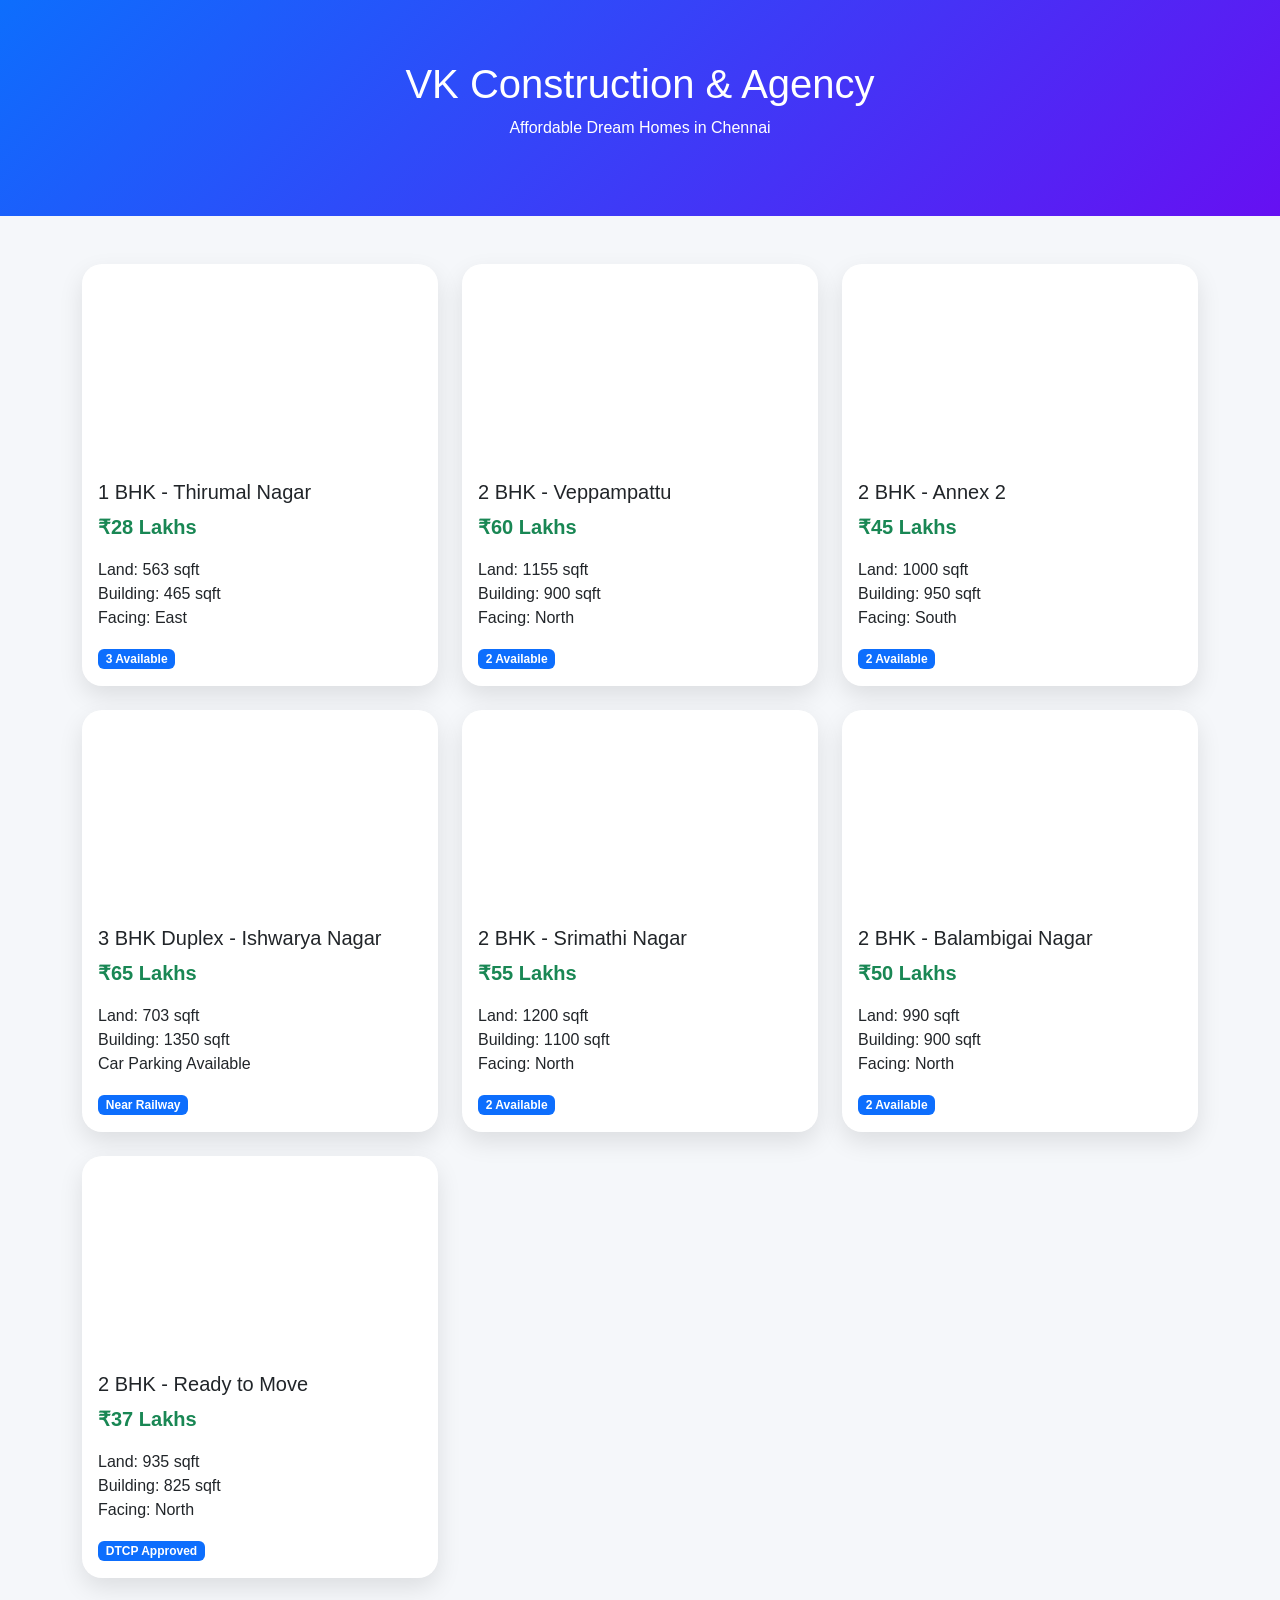
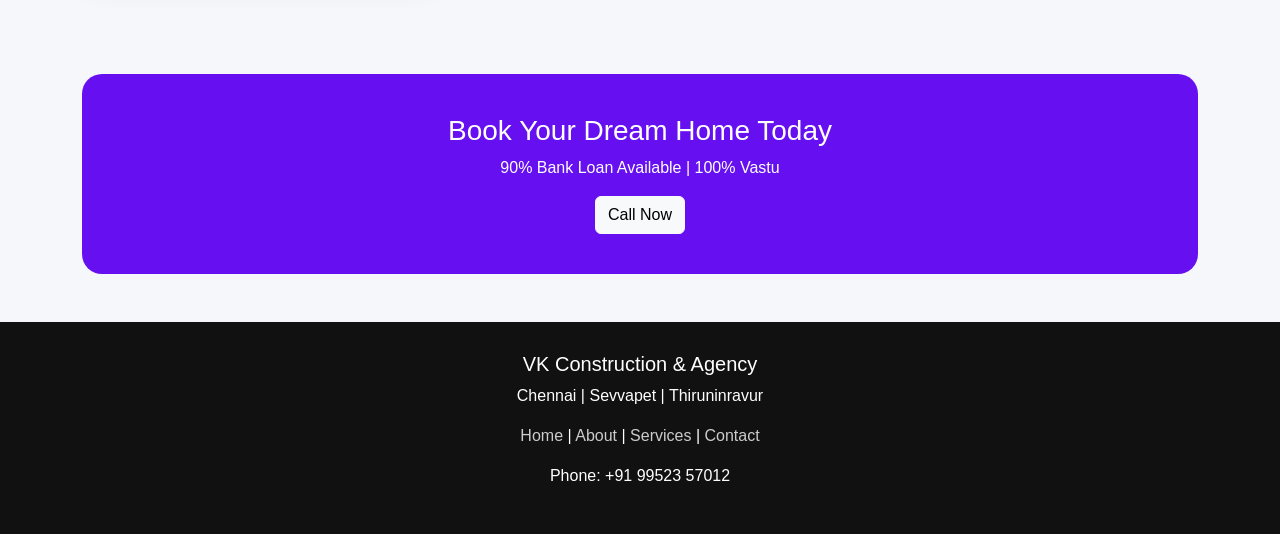
==== summa.html @ ecb60c6b "first commit" ====
<!DOCTYPE html>
<html lang="en">
<head>
<meta charset="UTF-8">
<meta name="viewport" content="width=device-width, initial-scale=1.0">
<title>VK Construction Properties</title>

<link href="https://cdn.jsdelivr.net/npm/bootstrap@5.3.0/dist/css/bootstrap.min.css" rel="stylesheet">
<link href="https://cdn.jsdelivr.net/npm/bootstrap-icons/font/bootstrap-icons.css" rel="stylesheet">

<style>
body{
  font-family: 'Segoe UI', sans-serif;
  background:#f5f7fa;
}

.header{
  background:linear-gradient(135deg,#0d6efd,#6610f2);
  color:#fff;
  padding:60px 20px;
  text-align:center;
}

.property-card{
  border:none;
  border-radius:20px;
  overflow:hidden;
  transition:0.4s;
  box-shadow:0 10px 25px rgba(0,0,0,0.1);
}

.property-card:hover{
  transform:translateY(-10px);
  box-shadow:0 20px 40px rgba(0,0,0,0.15);
}

.property-img{
  height:200px;
  background:url('https://images.unsplash.com/photo-1568605114967-8130f3a36994') center/cover;
}

.price{
  font-size:20px;
  font-weight:bold;
  color:#198754;
}

.badge-custom{
  background:#0d6efd;
}

.fade-in{
  animation:fadeInUp 1s ease forwards;
}

@keyframes fadeInUp{
  from{
    opacity:0;
    transform:translateY(40px);
  }
  to{
    opacity:1;
    transform:translateY(0);
  }
}

.cta{
  background:#6610f2;
  color:#fff;
  padding:40px;
  border-radius:20px;
}

.footer{
  background:#111;
  color:#fff;
  padding:30px 0;
}

.footer a{
  color:#ccc;
  text-decoration:none;
}

.footer a:hover{
  color:#fff;
}
</style>
</head>

<body>

<!-- HEADER -->
<section class="header">
  <h1>VK Construction & Agency</h1>
  <p>Affordable Dream Homes in Chennai</p>
</section>

<!-- PROPERTIES -->
<div class="container py-5">
  <div class="row g-4">

    <!-- CARD -->
    <div class="col-md-4 fade-in">
      <div class="card property-card">
        <div class="property-img"></div>
        <div class="card-body">
          <h5>1 BHK - Thirumal Nagar</h5>
          <p class="price">₹28 Lakhs</p>
          <p>Land: 563 sqft<br>Building: 465 sqft<br>Facing: East</p>
          <span class="badge badge-custom">3 Available</span>
        </div>
      </div>
    </div>

    <div class="col-md-4 fade-in">
      <div class="card property-card">
        <div class="property-img"></div>
        <div class="card-body">
          <h5>2 BHK - Veppampattu</h5>
          <p class="price">₹60 Lakhs</p>
          <p>Land: 1155 sqft<br>Building: 900 sqft<br>Facing: North</p>
          <span class="badge badge-custom">2 Available</span>
        </div>
      </div>
    </div>

    <div class="col-md-4 fade-in">
      <div class="card property-card">
        <div class="property-img"></div>
        <div class="card-body">
          <h5>2 BHK - Annex 2</h5>
          <p class="price">₹45 Lakhs</p>
          <p>Land: 1000 sqft<br>Building: 950 sqft<br>Facing: South</p>
          <span class="badge badge-custom">2 Available</span>
        </div>
      </div>
    </div>

    <div class="col-md-4 fade-in">
      <div class="card property-card">
        <div class="property-img"></div>
        <div class="card-body">
          <h5>3 BHK Duplex - Ishwarya Nagar</h5>
          <p class="price">₹65 Lakhs</p>
          <p>Land: 703 sqft<br>Building: 1350 sqft<br>Car Parking Available</p>
          <span class="badge badge-custom">Near Railway</span>
        </div>
      </div>
    </div>

    <div class="col-md-4 fade-in">
      <div class="card property-card">
        <div class="property-img"></div>
        <div class="card-body">
          <h5>2 BHK - Srimathi Nagar</h5>
          <p class="price">₹55 Lakhs</p>
          <p>Land: 1200 sqft<br>Building: 1100 sqft<br>Facing: North</p>
          <span class="badge badge-custom">2 Available</span>
        </div>
      </div>
    </div>

    <div class="col-md-4 fade-in">
      <div class="card property-card">
        <div class="property-img"></div>
        <div class="card-body">
          <h5>2 BHK - Balambigai Nagar</h5>
          <p class="price">₹50 Lakhs</p>
          <p>Land: 990 sqft<br>Building: 900 sqft<br>Facing: North</p>
          <span class="badge badge-custom">2 Available</span>
        </div>
      </div>
    </div>

    <div class="col-md-4 fade-in">
      <div class="card property-card">
        <div class="property-img"></div>
        <div class="card-body">
          <h5>2 BHK - Ready to Move</h5>
          <p class="price">₹37 Lakhs</p>
          <p>Land: 935 sqft<br>Building: 825 sqft<br>Facing: North</p>
          <span class="badge badge-custom">DTCP Approved</span>
        </div>
      </div>
    </div>

  </div>
</div>

<!-- CTA -->
<div class="container py-5">
  <div class="cta text-center">
    <h3>Book Your Dream Home Today</h3>
    <p>90% Bank Loan Available | 100% Vastu</p>
    <button class="btn btn-light">Call Now</button>
  </div>
</div>

<!-- FOOTER -->
<footer class="footer">
  <div class="container text-center">
    <h5>VK Construction & Agency</h5>
    <p>Chennai | Sevvapet | Thiruninravur</p>
    <p>
      <a href="#">Home</a> |
      <a href="#">About</a> |
      <a href="#">Services</a> |
      <a href="#">Contact</a>
    </p>
    <p>Phone: +91 99523 57012</p>
  </div>
</footer>

</body>
</html>
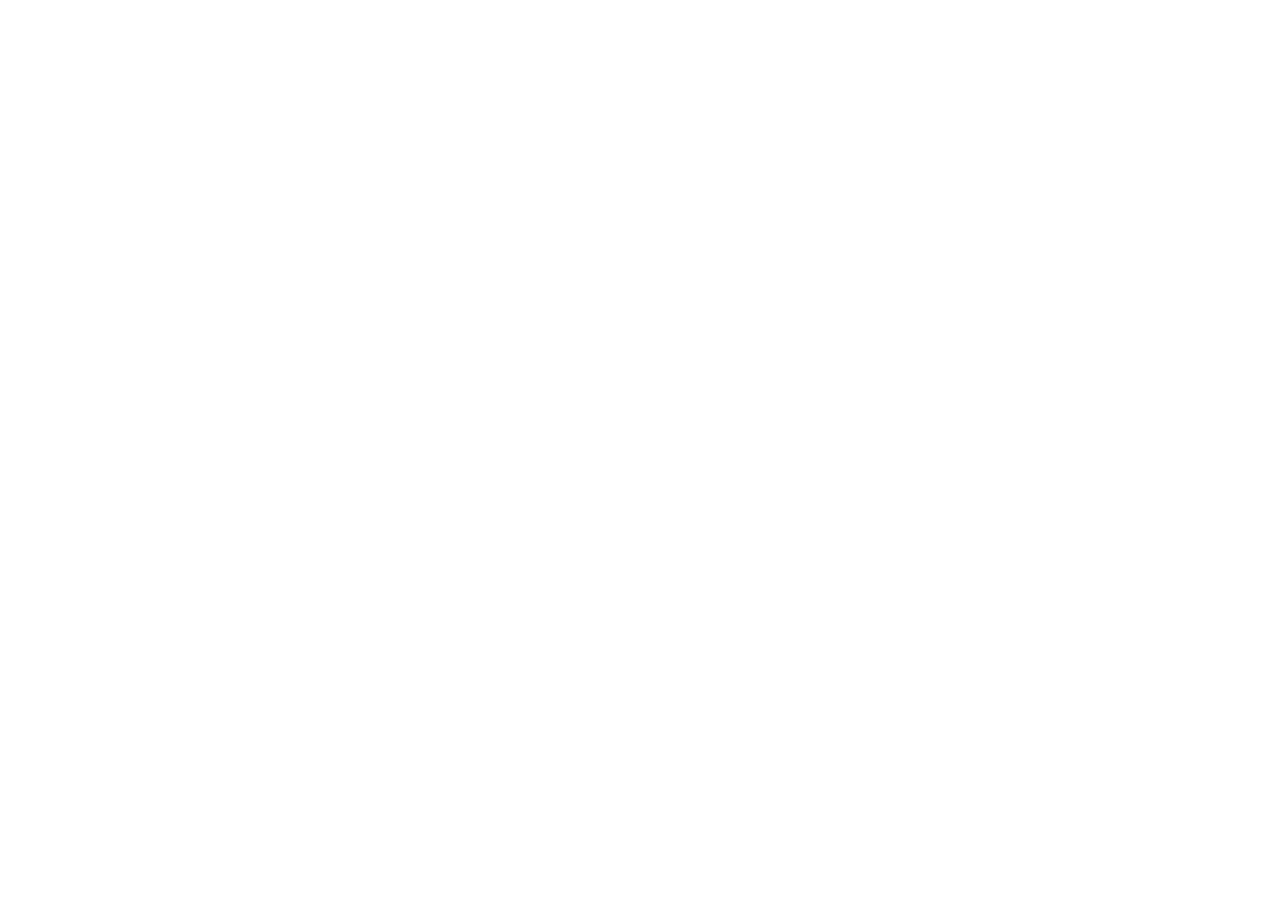
==== commit dbff0a62: "add" ====
--- a/summa.html
+++ b/summa.html
@@ -3,214 +3,124 @@
 <head>
 <meta charset="UTF-8">
 <meta name="viewport" content="width=device-width, initial-scale=1.0">
+
 <title>VK Construction Properties</title>
 
-<link href="https://cdn.jsdelivr.net/npm/bootstrap@5.3.0/dist/css/bootstrap.min.css" rel="stylesheet">
-<link href="https://cdn.jsdelivr.net/npm/bootstrap-icons/font/bootstrap-icons.css" rel="stylesheet">
+<!-- BOOTSTRAP -->
+<link href="https://cdn.jsdelivr.net/npm/bootstrap@5.3.2/dist/css/bootstrap.min.css" rel="stylesheet">
+
+<!-- ICONS -->
+<link rel="stylesheet" href="https://cdn.jsdelivr.net/npm/bootstrap-icons@1.11.3/font/bootstrap-icons.css">
 
 <style>
-body{
-  font-family: 'Segoe UI', sans-serif;
-  background:#f5f7fa;
+
+/* SECTION */
+.vkFullProp-section {
+  background: #f5f7fa;
 }
 
-.header{
-  background:linear-gradient(135deg,#0d6efd,#6610f2);
-  color:#fff;
-  padding:60px 20px;
-  text-align:center;
+/* CARD */
+.vkFullProp-card {
+  background: #fff;
+  border-radius: 18px;
+  overflow: hidden;
+  transition: 0.4s;
+  box-shadow: 0 10px 25px rgba(0,0,0,0.05);
+  height: 100%;
 }
 
-.property-card{
-  border:none;
-  border-radius:20px;
-  overflow:hidden;
-  transition:0.4s;
-  box-shadow:0 10px 25px rgba(0,0,0,0.1);
+/* IMAGE */
+.vkFullProp-img {
+  position: relative;
 }
 
-.property-card:hover{
-  transform:translateY(-10px);
-  box-shadow:0 20px 40px rgba(0,0,0,0.15);
+.vkFullProp-img img {
+  width: 100%;
+  height: 200px;
+  object-fit: cover;
+  transition: 0.4s;
 }
 
-.property-img{
-  height:200px;
-  background:url('https://images.unsplash.com/photo-1568605114967-8130f3a36994') center/cover;
+/* PRICE TAG */
+.vkFullProp-price {
+  position: absolute;
+  top: 12px;
+  left: 12px;
+  background: #ff6600;
+  color: #fff;
+  padding: 6px 14px;
+  border-radius: 25px;
+  font-size: 13px;
+  font-weight: 500;
 }
 
-.price{
-  font-size:20px;
-  font-weight:bold;
-  color:#198754;
+/* CONTENT */
+.vkFullProp-content {
+  padding: 18px;
 }
 
-.badge-custom{
-  background:#0d6efd;
+.vkFullProp-content h6 {
+  font-weight: 600;
 }
 
-.fade-in{
-  animation:fadeInUp 1s ease forwards;
+/* LOCATION */
+.vkFullProp-loc {
+  font-size: 13px;
+  color: #666;
+  margin-bottom: 10px;
 }
 
-@keyframes fadeInUp{
-  from{
-    opacity:0;
-    transform:translateY(40px);
-  }
-  to{
-    opacity:1;
-    transform:translateY(0);
-  }
+/* DETAILS */
+.vkFullProp-list {
+  list-style: none;
+  padding: 0;
+  margin: 0;
+  font-size: 13px;
 }
 
-.cta{
-  background:#6610f2;
-  color:#fff;
-  padding:40px;
-  border-radius:20px;
+.vkFullProp-list li {
+  margin-bottom: 6px;
+  color: #555;
 }
 
-.footer{
-  background:#111;
-  color:#fff;
-  padding:30px 0;
+.vkFullProp-list i {
+  color: #ff6600;
+  margin-right: 6px;
 }
 
-.footer a{
-  color:#ccc;
-  text-decoration:none;
+/* BUTTON */
+.vkFullProp-btn {
+  display: inline-block;
+  margin-top: 12px;
+  padding: 8px 18px;
+  background: #ff6600;
+  color: #fff;
+  border-radius: 25px;
+  text-decoration: none;
+  font-size: 13px;
+  transition: 0.3s;
 }
 
-.footer a:hover{
-  color:#fff;
+.vkFullProp-btn:hover {
+  background: #000;
 }
+
+/* HOVER EFFECT */
+.vkFullProp-card:hover {
+  transform: translateY(-10px);
+  box-shadow: 0 18px 40px rgba(0,0,0,0.1);
+}
+
+.vkFullProp-card:hover img {
+  transform: scale(1.06);
+}
+
 </style>
 </head>
 
 <body>
 
-<!-- HEADER -->
-<section class="header">
-  <h1>VK Construction & Agency</h1>
-  <p>Affordable Dream Homes in Chennai</p>
-</section>
 
-<!-- PROPERTIES -->
-<div class="container py-5">
-  <div class="row g-4">
-
-    <!-- CARD -->
-    <div class="col-md-4 fade-in">
-      <div class="card property-card">
-        <div class="property-img"></div>
-        <div class="card-body">
-          <h5>1 BHK - Thirumal Nagar</h5>
-          <p class="price">₹28 Lakhs</p>
-          <p>Land: 563 sqft<br>Building: 465 sqft<br>Facing: East</p>
-          <span class="badge badge-custom">3 Available</span>
-        </div>
-      </div>
-    </div>
-
-    <div class="col-md-4 fade-in">
-      <div class="card property-card">
-        <div class="property-img"></div>
-        <div class="card-body">
-          <h5>2 BHK - Veppampattu</h5>
-          <p class="price">₹60 Lakhs</p>
-          <p>Land: 1155 sqft<br>Building: 900 sqft<br>Facing: North</p>
-          <span class="badge badge-custom">2 Available</span>
-        </div>
-      </div>
-    </div>
-
-    <div class="col-md-4 fade-in">
-      <div class="card property-card">
-        <div class="property-img"></div>
-        <div class="card-body">
-          <h5>2 BHK - Annex 2</h5>
-          <p class="price">₹45 Lakhs</p>
-          <p>Land: 1000 sqft<br>Building: 950 sqft<br>Facing: South</p>
-          <span class="badge badge-custom">2 Available</span>
-        </div>
-      </div>
-    </div>
-
-    <div class="col-md-4 fade-in">
-      <div class="card property-card">
-        <div class="property-img"></div>
-        <div class="card-body">
-          <h5>3 BHK Duplex - Ishwarya Nagar</h5>
-          <p class="price">₹65 Lakhs</p>
-          <p>Land: 703 sqft<br>Building: 1350 sqft<br>Car Parking Available</p>
-          <span class="badge badge-custom">Near Railway</span>
-        </div>
-      </div>
-    </div>
-
-    <div class="col-md-4 fade-in">
-      <div class="card property-card">
-        <div class="property-img"></div>
-        <div class="card-body">
-          <h5>2 BHK - Srimathi Nagar</h5>
-          <p class="price">₹55 Lakhs</p>
-          <p>Land: 1200 sqft<br>Building: 1100 sqft<br>Facing: North</p>
-          <span class="badge badge-custom">2 Available</span>
-        </div>
-      </div>
-    </div>
-
-    <div class="col-md-4 fade-in">
-      <div class="card property-card">
-        <div class="property-img"></div>
-        <div class="card-body">
-          <h5>2 BHK - Balambigai Nagar</h5>
-          <p class="price">₹50 Lakhs</p>
-          <p>Land: 990 sqft<br>Building: 900 sqft<br>Facing: North</p>
-          <span class="badge badge-custom">2 Available</span>
-        </div>
-      </div>
-    </div>
-
-    <div class="col-md-4 fade-in">
-      <div class="card property-card">
-        <div class="property-img"></div>
-        <div class="card-body">
-          <h5>2 BHK - Ready to Move</h5>
-          <p class="price">₹37 Lakhs</p>
-          <p>Land: 935 sqft<br>Building: 825 sqft<br>Facing: North</p>
-          <span class="badge badge-custom">DTCP Approved</span>
-        </div>
-      </div>
-    </div>
-
-  </div>
-</div>
-
-<!-- CTA -->
-<div class="container py-5">
-  <div class="cta text-center">
-    <h3>Book Your Dream Home Today</h3>
-    <p>90% Bank Loan Available | 100% Vastu</p>
-    <button class="btn btn-light">Call Now</button>
-  </div>
-</div>
-
-<!-- FOOTER -->
-<footer class="footer">
-  <div class="container text-center">
-    <h5>VK Construction & Agency</h5>
-    <p>Chennai | Sevvapet | Thiruninravur</p>
-    <p>
-      <a href="#">Home</a> |
-      <a href="#">About</a> |
-      <a href="#">Services</a> |
-      <a href="#">Contact</a>
-    </p>
-    <p>Phone: +91 99523 57012</p>
-  </div>
-</footer>
 
 </body>
 </html>
